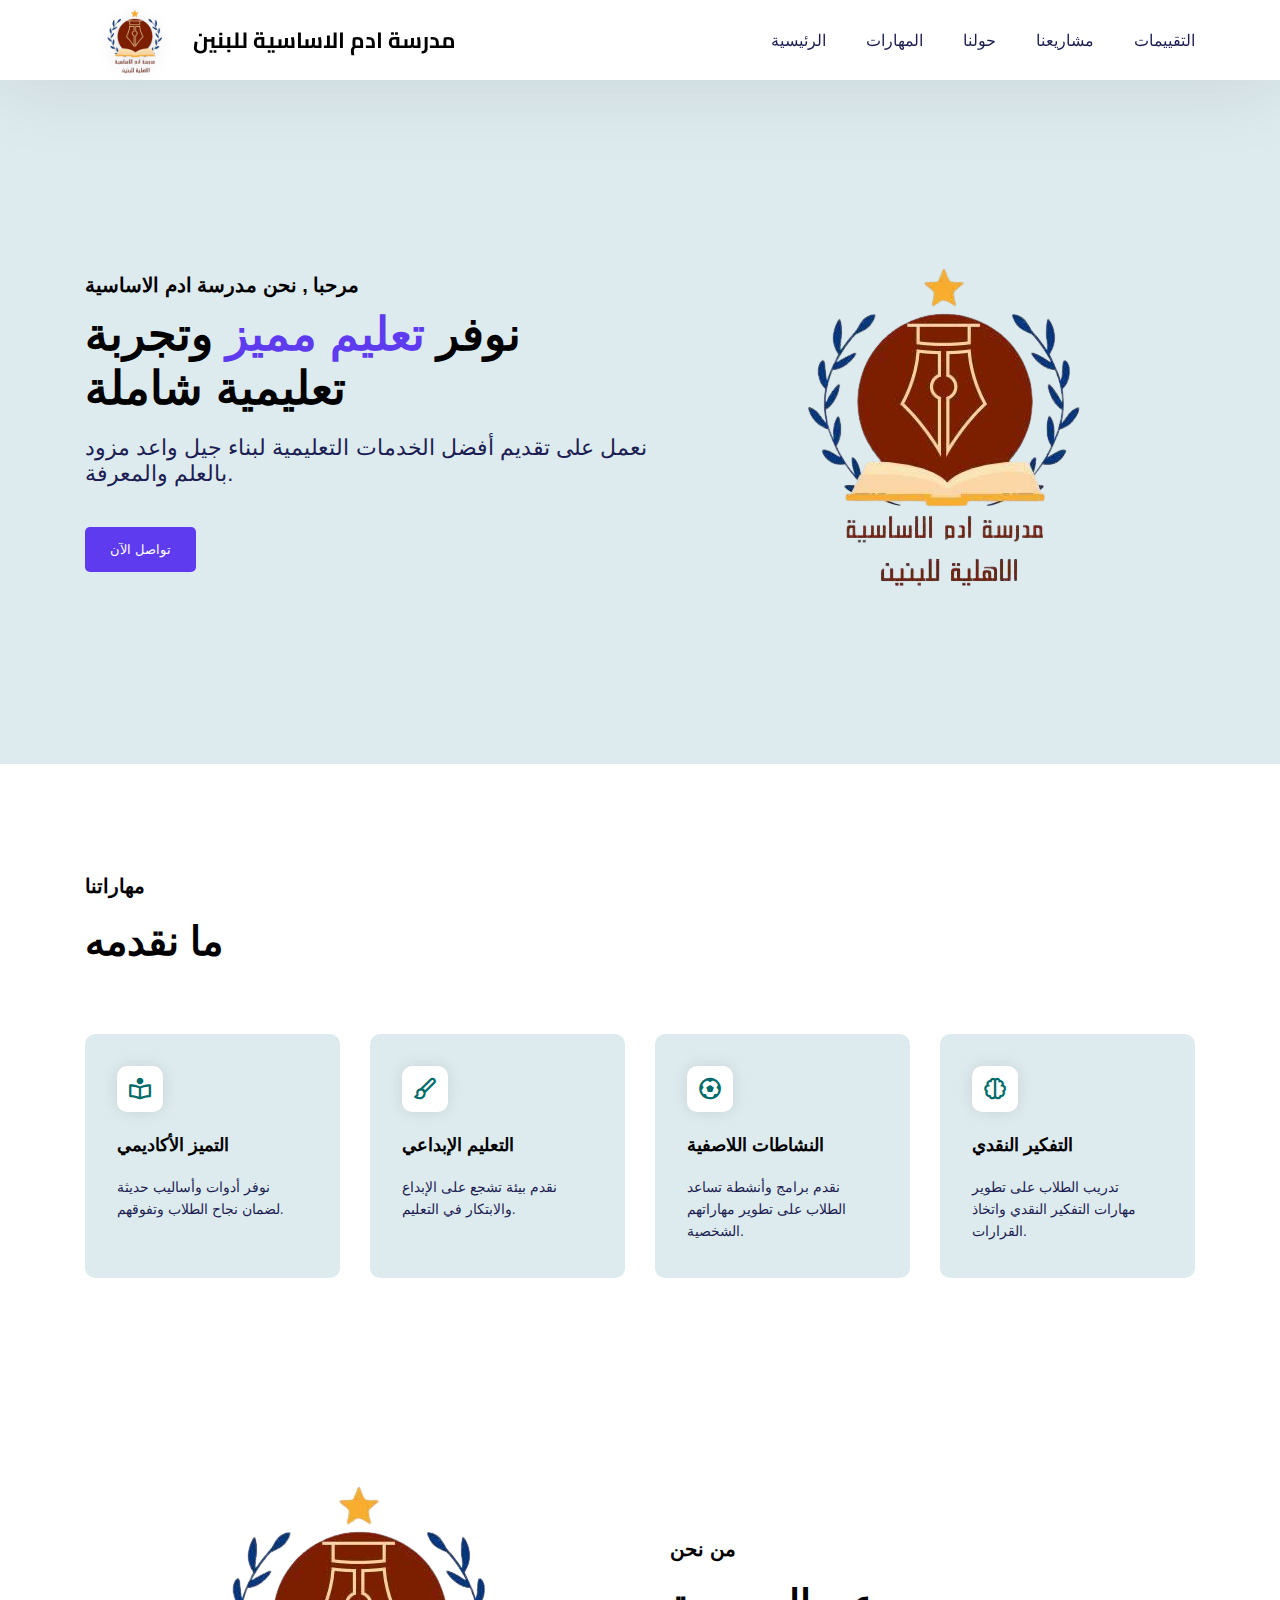
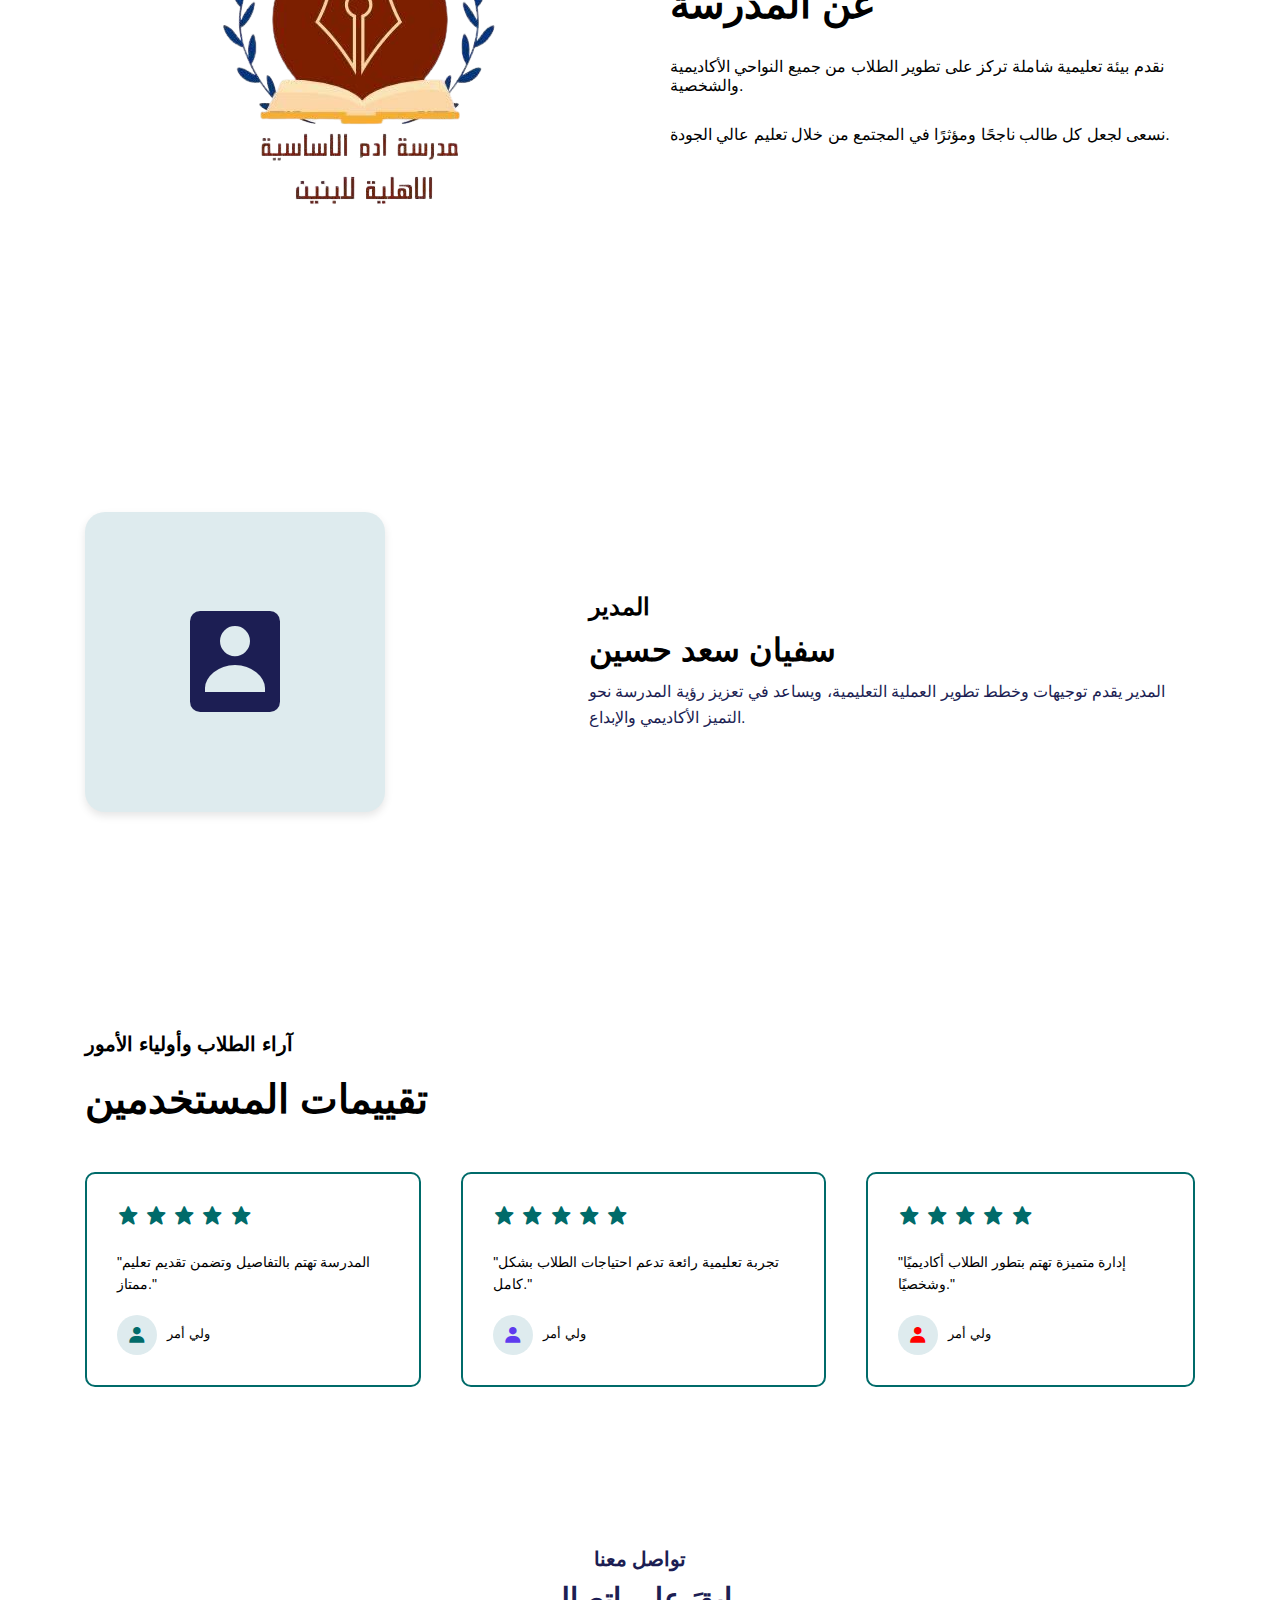
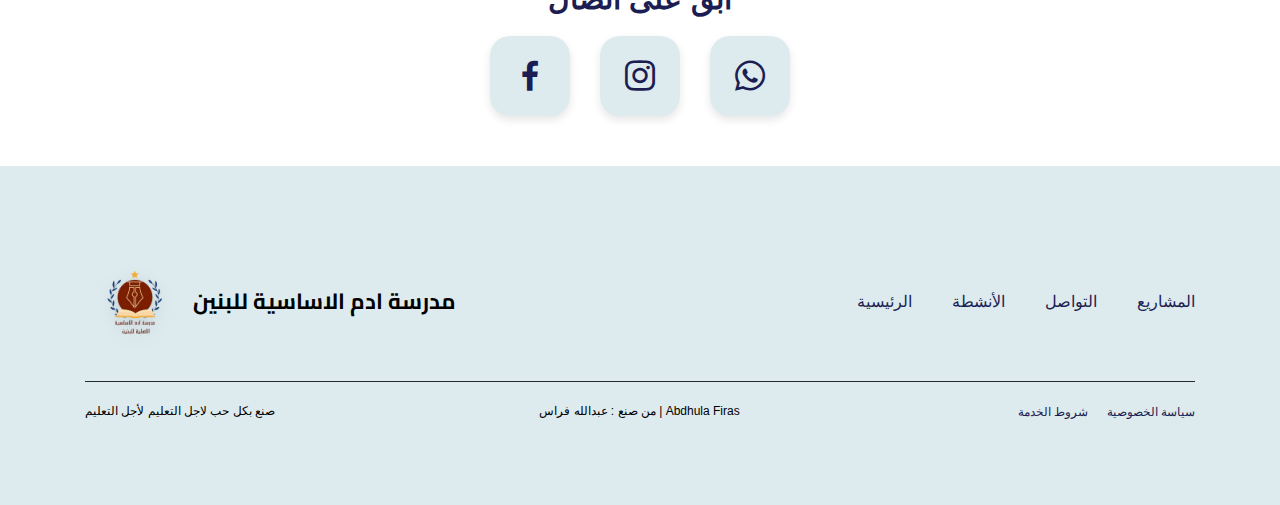
==== index.html @ fa297694 "Add files via upload" ====
<!DOCTYPE html>
<html lang="ar">

<head>
    <meta charset="UTF-8">
    <meta name="viewport" content="width=device-width, initial-scale=1.0">
    <link href='https://unpkg.com/boxicons@2.1.4/css/boxicons.min.css' rel='stylesheet'>
    <link rel="stylesheet" href="style.css">
    <title>مدرسة ادم الاساسية للبنين | الصفحة الرئيسية</title>
</head>

<body>

    <nav>
        <div class="logo">
            <img src="photo_2025-03-22_21-28-38-removebg-preview.png" alt="شعار المدرسة">
            <a href="#">مدرسة ادم الاساسية للبنين</a>
        </div>
        <ul>
            <li><a href="#main">الرئيسية</a></li>
            <li><a href="#skills">المهارات</a></li>
            <li><a href="#about">حولنا</a></li>
            <li><a href="#portfolio">مشاريعنا</a></li>
            <li><a href="#feedback">التقييمات</a></li>
        </ul>
        
    </nav>

    <div class="main" id="main">
        <div class="left">
            <h5>مرحبا , نحن مدرسة ادم الاساسية</h5>
            <h3>نوفر <span class="highlight">تعليم مميز</span> وتجربة تعليمية شاملة</h3>
            <p>
                نعمل على تقديم أفضل الخدمات التعليمية لبناء جيل واعد مزود بالعلم والمعرفة.
            </p>
            <button onclick="window.open('C:\\Users\\abdhla\\Desktop\\random scoll\\corext.html', '_blank')">تواصل الآن</button>
        </div>
        <div class="right">
            <img src="photo_2025-03-22_21-28-38-removebg-preview.png" alt="صورة رئيسية">
        </div>
    </div>

    <div class="skills" id="skills">
        <h5>مهاراتنا</h5>
        <h3>ما نقدمه</h3>
        <div class="skill-items">
            <div class="item">
                <div class="icon"><i class='bx bx-book-reader'></i></div>
                <h4>التميز الأكاديمي</h4>
                <p>
                    نوفر أدوات وأساليب حديثة لضمان نجاح الطلاب وتفوقهم.
                </p>
            </div>
            <div class="item">
                <div class="icon"><i class='bx bx-paint'></i></div>
                <h4>التعليم الإبداعي</h4>
                <p>
                    نقدم بيئة تشجع على الإبداع والابتكار في التعليم.
                </p>
            </div>
            <div class="item">
                <div class="icon"><i class='bx bx-football'></i></div>
                <h4>النشاطات اللاصفية</h4>
                <p>
                    نقدم برامج وأنشطة تساعد الطلاب على تطوير مهاراتهم الشخصية.
                </p>
            </div>
            <!-- إضافة مهارة جديدة -->
            <div class="item">
                <div class="icon"><i class='bx bx-brain'></i></div>
                <h4>التفكير النقدي</h4>
                <p>
                    تدريب الطلاب على تطوير مهارات التفكير النقدي واتخاذ القرارات.
                </p>
            </div>
        </div>
    </div>

    <div class="about" id="about">
        <div class="right">
            <img src="photo_2025-03-22_21-28-38-removebg-preview.png" alt="صورة عن المدرسة">
        </div>
        <div class="right">
            <h5>من نحن</h5>
            <h3>عن المدرسة</h3>
            <p>
                نقدم بيئة تعليمية شاملة تركز على تطوير الطلاب من جميع النواحي الأكاديمية والشخصية.
            </p>
            <p>
                نسعى لجعل كل طالب ناجحًا ومؤثرًا في المجتمع من خلال تعليم عالي الجودة.
            </p>
        </div>
    </div>

 <!-- Director Section -->
<div class="director" id="director" style="padding: 110px 85px; display: flex; align-items: center; justify-content: flex-end; gap: 60px;">
    <div class="right" style="flex: 1; text-align: center; max-width: 40%; order: 1;">
        <div style="width: 300px; height: 300px; display: flex; align-items: center; justify-content: center; background-color: #deebee; border-radius: 20px; box-shadow: 0 4px 8px rgba(0, 0, 0, 0.1);">
            <i class='bx bxs-user-rectangle' style="font-size: 120px; color: #1c1e53;"></i>
        </div>
    </div>
    <div class="left" style="flex: 1; text-align: left; max-width: 60%; order: 2;">
        <h5 style="font-size: 24px; font-weight: bold;">المدير</h5>
        <h3 style="font-size: 32px; margin: 10px 0;">سفيان سعد حسين</h3>
        <p style="font-size: 16px; line-height: 1.6; color: #1c1e53;">
            المدير يقدم توجيهات وخطط تطوير العملية التعليمية، ويساعد في تعزيز رؤية المدرسة نحو التميز الأكاديمي والإبداع.
        </p>
    </div>
</div>

<div class="feedback" id="feedback">
    <h5>آراء الطلاب وأولياء الأمور</h5>
    <h3>تقييمات المستخدمين</h3>
    <div class="customers">
        <!-- تقييم ولي أمر (رجل 1) -->
        <div class="item">
            <div class="rating">
                <i class='bx bxs-star'></i>
                <i class='bx bxs-star'></i>
                <i class='bx bxs-star'></i>
                <i class='bx bxs-star'></i>
                <i class='bx bxs-star'></i>
            </div>
            <p>
                "المدرسة تهتم بالتفاصيل وتضمن تقديم تعليم ممتاز."
            </p>
            <div class="user">
                <div style="width: 40px; height: 40px; display: flex; align-items: center; justify-content: center; background-color: #deebee; border-radius: 50%;">
                    <i class='bx bxs-user' style="font-size: 20px; color: #006b6a;"></i>
                </div>
                <div class="info">
                    <h5>ولي أمر</h5>
                </div>
            </div>
        </div>
        <!-- تقييم ولي أمر (رجل 2) -->
        <div class="item">
            <div class="rating">
                <i class='bx bxs-star'></i>
                <i class='bx bxs-star'></i>
                <i class='bx bxs-star'></i>
                <i class='bx bxs-star'></i>
                <i class='bx bxs-star'></i>
            </div>
            <p>
                "تجربة تعليمية رائعة تدعم احتياجات الطلاب بشكل كامل."
            </p>
            <div class="user">
                <div style="width: 40px; height: 40px; display: flex; align-items: center; justify-content: center; background-color: #deebee; border-radius: 50%;">
                    <i class='bx bxs-user' style="font-size: 20px; color: #5e3bee;"></i>
                </div>
                <div class="info">
                    <h5>ولي أمر</h5>
                </div>
            </div>
        </div>
        <!-- تقييم ولي أمر (رجل 3) -->
        <div class="item">
            <div class="rating">
                <i class='bx bxs-star'></i>
                <i class='bx bxs-star'></i>
                <i class='bx bxs-star'></i>
                <i class='bx bxs-star'></i>
                <i class='bx bxs-star'></i>
            </div>
            <p>
                "إدارة متميزة تهتم بتطور الطلاب أكاديميًا وشخصيًا."
            </p>
            <div class="user">
                <div style="width: 40px; height: 40px; display: flex; align-items: center; justify-content: center; background-color: #deebee; border-radius: 50%;">
                    <i class='bx bxs-user' style="font-size: 20px; color: #ff0000;"></i>
                </div>
                <div class="info">
                    <h5>ولي أمر</h5>
                    
                </div>
            </div>
        </div>
    </div>
</div>

            </div>
        </div>
    </div>
</div>
<div class="contact" id="contact">
    <h5>تواصل معنا</h5>
    <h3>ابقَ على اتصال</h3>
    <div class="contact-icons">
        <a href="https://www.facebook.com/share/18SdUs2Hh3/?mibextid=wwXIfr" target="_blank" class="icon-item">
            <i class='bx bxl-facebook'></i>
        </a>
        <a href="https://www.instagram.com/adam_school_/#" target="_blank" class="icon-item">
            <i class='bx bxl-instagram'></i>
        </a>
        <a href="http://wa.me/9647765607002" target="_blank" class="icon-item">
            <i class='bx bxl-whatsapp'></i>
        </a>
    </div>
</div>



    <footer>
        <div class="top">
            <div class="logo">
                <img src="photo_2025-03-22_21-28-38-removebg-preview.png" alt="شعار المدرسة">
                <a href="#">مدرسة ادم الاساسية للبنين</a>
            </div>
            <ul>
                <li><a href="#">الرئيسية</a></li>
                <li><a href="#">الأنشطة</a></li>
                <li><a href="#">التواصل</a></li>
                <li><a href="#">المشاريع</a></li>
            </ul>
        </div>
        <div class="separator"></div>
        <div class="bottom">
            <p>
                صنع بكل حب لاجل التعليم لأجل التعليم
            </p>
            <p>
                من صنع : عبدالله فراس  | Abdhula Firas
            </p>
            <div class="links">
                <a href="#">سياسة الخصوصية</a>
                <a href="#">شروط الخدمة</a>
            </div>
        </div>
    </footer>

    <script src="script.js"></script>
</body>
</html>
---- style.css ----
@import url('https://fonts.googleapis.com/css2?family=Cairo:wght@400;600&display=swap');

html{
    scroll-behavior: smooth;
}

*{
    margin: 0;
    padding: 0;
    box-sizing: border-box;
    font-family: 'Roboto', sans-serif;
}

a{
    text-decoration: none;
    color: #1c1e53;
    transition: color 0.3s ease;
}

a:hover{
    color: #5e3bee !important;
}

h5{
    font-size: 20px;
}

li{
    list-style: none;
}

nav{
    background-color: #fff;
    position: sticky;
    top: 0;
    padding: 0 85px;
    display: flex;
    align-items: center;
    justify-content: space-between;
    height: 80px;
    box-shadow: 0 5px 80px rgba(0, 0, 0, 0.1);
}

nav .logo,
footer .logo{
    display: flex;
    align-items: center;
}

nav .logo a,
footer .logo a{
    margin-left: 8px;
    font-weight: bold;
    font-size: 20px;
}

nav .logo img,
footer .logo img{
    width: 40px;
    height: 40px;
}

nav ul,
footer .top ul{
    display: flex;
    gap: 40px;
}

nav button{
    color: #1c1e53;
    background-color: transparent;
    padding: 12px 16px;
    border-radius: 5px;
    border: 1px solid #1c1e53;
    cursor: pointer;
    transition: all 0.3s ease;
}

nav button:hover{
    background-color: #5e3bee;
    border-color: #5e3bee;
    color: #fff;
}

nav button#menuButton{
    display: none;
    align-items: center;
    justify-content: center;
    font-size: 24px;
    padding: 7px;
}

.main{
    background-color: #deebee;
    padding: 90px 85px;
    display: flex;
    align-items: center;
    justify-content: space-between;
    gap: 40px;
}

.main .left{
    display: flex;
    flex-direction: column;
    align-items: start;
}

.main .left h3{
    margin-top: 10px;
    font-weight: bold;
    font-size: 46px;
}

.main .left h3 span{
    color: #5e3bee;
}

.main .left p{
    color: #1c1e53;
    font-size: 22px;
    margin-top: 20px;
}

.main .left button{
    margin-top: 40px;
    color: #fff;
    cursor: pointer;
    background-color: #5e3bee;
    padding: 14px 24px;
    border: 1px solid transparent;
    border-radius: 5px;
}

.main .right img{
    width: 500px;
}

.skills{
    padding: 110px 85px 0;
}

.skills h3,
.about .right h3,
.portfolio .header h3,
.feedback h3{
    font-size: 40px;
    margin-top: 20px;
}

.skills .skill-items{
    display: flex;
    margin-top: 70px;
    gap: 30px;
}

.skills .skill-items .item{
    background-color: #deebee;
    width: 25%;
    border-radius: 10px;
    padding: 32px;
    border-bottom: 4px solid transparent;
    cursor: pointer;
    transition: all 0.3s ease;
}

.skills .skill-items .item:hover{
    border-color: #5e3bee;
}

.skills .skill-items .item .icon{
    display: flex;
    align-items: center;
    justify-content: center;
    background-color: #fff;
    width: 46px;
    height: 46px;
    border-radius: 10px;
    margin-bottom: 22px;
    box-shadow: 0 0 16px rgba(0, 0, 0, 0.1);
}

.skills .skill-items .item .icon i{
    font-size: 26px;
    color: #006b6a;
}

.skills .skill-items .item h4,
.portfolio .portfo-items .item .info h4{
    font-size: 18px;
}

.skills .skill-items .item p{
    margin-top: 20px;
    font-size: 14px;
    line-height: 22px;
    color: #1c1e53;
}

.about{
    padding: 110px;
    display: flex;
    align-items: center;
    gap: 60px;
}

.about .left{
    background-color: #deebee;
    border-radius: 10px 10px 0 0;
}

.about .left img{
    width: 440px;
}

.about .right p{
    font-size: 16px;
    margin-top: 30px;
}

.portfolio{
    background-color: #deebee;
    padding: 110px 85px;
}

.portfolio .header{
    display: flex;
    align-items: center;
    justify-content: space-between;
    margin-bottom: 60px;
}

.portfolio .header button{
    background-color: #ff0000;
    padding: 10px 20px;
    color: #fff;
    display: flex;
    align-items: center;
    cursor: pointer;
    gap: 8px;
    border: none;
    border-radius: 10px;
}

.portfolio .header button i{
    font-size: 26px;
}

.portfolio .portfo-items{
    display: flex;
    align-items: center;
    justify-content: space-between;
}

.portfolio .portfo-items .item{
    width: 30%;
    background-color: #fff;
    border-radius: 10px;
    border-bottom: 4px solid transparent;
    cursor: pointer;
    box-shadow: 0 5px 32px rgba(0, 0, 0, 0.15);
    transition: all 0.3s ease;
}

.portfolio .portfo-items .item:hover{
    border-color: #5e3bee;
}

.portfolio .portfo-items .item img{
    width: 100%;
    height: 240px;
    object-fit: cover;
    object-position: top;
    border-radius: 10px 10px 20px 20px;
}

.portfolio .portfo-items .item .info{
    display: flex;
    flex-direction: column;
    gap: 14px;
    padding: 20px 32px 42px;
}

.portfolio .portfo-items .item .info p{
    font-size: 13px;
}

.portfolio .portfo-items .item .info a{
    text-decoration: underline;
    text-underline-offset: 10px;
    text-decoration-color: #5e3bee;
}

.portfolio .portfo-items .item .info a i{
    margin-left: 2px;
    font-size: 16px;
}

.feedback{
    padding: 110px 85px;
}

.feedback .customers{
    margin-top: 50px;
    display: flex;
    gap: 40px;
}

.feedback .customers .item{
    display: flex;
    flex-direction: column;
    gap: 20px;
    border: 2px solid #006b6a;
    border-radius: 10px;
    padding: 30px;
    cursor: pointer;
    transition: all 0.3s ease;
}

.feedback .customers .item .rating{
    color: #006b6a;
    font-size: 22px;
}

.feedback .customers .item:hover{
    border-color: #5e3bee;
}

.feedback .customers .item p{
    line-height: 22px;
    font-size: 14px;
}

.feedback .customers .item .user{
    display: flex;
    align-items: center;
    gap: 10px;
}

.feedback .customers .item .user img{
    width: 40px;
    height: 40px;
    object-fit: cover;
    border-radius: 50%;
}

.feedback .customers .item .user h5{
    font-size: 13px;
    font-weight: 500;
    margin-bottom: 3px;
}

.feedback .customers .item .user p{
    font-size: 12px;
}

footer{
    background-color: #deebee;
    padding: 85px;
    display: flex;
    flex-direction: column;
}

footer .top,
footer .bottom{
    display: flex;
    align-items: center;
    justify-content: space-between;
}

footer .top .social-links{
    display: flex;
    align-items: center;
    gap: 10px;
    font-size: 22px;
}

footer .separator{
    width: 100%;
    height: 1px;
    background-color: #282938;
    margin: 30px 0 20px;
}

footer .bottom p{
    font-size: 12px;
}

footer .bottom .links a{
    font-size: 12px;
    margin-left: 14px;
}

@media screen and (max-width: 1200px) {
    
    .main .left h5{
        font-size: 18px;
    }

    .main .left h3{
        font-size: 36px;
    }

    .main .left p{
        font-size: 18px;
    }

    .main .right img{
        width: 380px;
    }

    .skills .skill-items{
        gap: 10px;
        justify-content: space-between;
        flex-wrap: wrap;
    }

    .skills .skill-items .item{
        width: 49%;
    }

    .about .left img{
        width: 370px;
    }

    .skills h3,
    .about .right h3,
    .portfolio .header h3,
    .feedback h3{
        font-size: 32px;
    }

    .about .right p{
        font-size: 15px;
    }

    .feedback .customers .item .rating{
        font-size: 20px;
    }

    .feedback .customers .item p{
        font-size: 13px;
    }

    footer .top ul{
        gap: 20px;
    }

}

@media screen and (max-width: 992px) {
    
    nav button{
        display: none;
    }

    nav ul{
        gap: 20px;
    }

    nav ul li a{
        font-size: 15px;
    }

    .main{
        flex-direction: column;
    }

    .about{
        flex-direction: column;
        justify-content: center;
    }

    .portfolio .portfo-items{
        gap: 22px;
        flex-wrap: wrap;
        justify-content: center;
    }

    .portfolio .portfo-items .item{
        width: 48%;
    }

    .feedback .customers{
        gap: 14px;
        flex-wrap: wrap;
        justify-content: center;
    }

    .feedback .customers .item{
        width: 48%;
    }

    footer .top ul{
        display: none;
    }

}

@media screen and (max-width: 768px) {
    
    nav{
        justify-content: space-between;
        padding: 0 42px;
    }

    nav ul{
        display: none;
    }

    nav.open .logo{
        display: none;
    }

    nav.open ul{
        display: flex;
    }

    nav button#menuButton{
        display: flex;
    }

    .main{
        padding: 42px;
    }

    .skills{
        padding: 85px 42px 0;
    }

    .skills .skill-items{
        gap: 8px;
    }

    .about{
        padding: 85px 42px;
    }

    .portfolio{
        padding: 60px 42px;
    }

    .portfolio .portfo-items{
        gap: 18px;
    }

    .feedback{
        padding: 85px 42px;
    }

    footer{
        padding: 85px 42px;
    }

    footer .bottom{
        flex-direction: column-reverse;
        gap: 14px;
    }

}

@media screen and (max-width: 576px) {
    
    nav ul li a{
        font-size: 13px;
    }

    nav .logo a{
        font-size: 18px;
    }

    .main .left h3{
        font-size: 32px;
    }

    .main .left p{
        font-size: 16px;
    }

    .main .left button{
        width: 100%;
    }

    .skills .skill-items .item{
        width: 100%;
    }

    .portfolio .header button{
        font-size: 12px;
        padding: 8px 14px;
    }

    .portfolio .portfo-items .item{
        width: 80%;
    }

    .feedback .customers .item{
        width: 100%;
    }

}
nav .logo,
        footer .logo{
            display: flex;
            align-items: center;
        }

        nav .logo a,
        footer .logo a{
            margin-left: 8px;
            font-weight: bold;
            font-size: 22px;
            color: var(--primary-color);
            font-family: 'Cairo', sans-serif;
        }

        nav .logo img,
        footer .logo img{
            width: 100px; /* تكبير حجم اللوجو */
            height: 100px;
            filter: drop-shadow(0 4px 8px rgba(0, 0, 0, 0.1)); /* ظل أنيق */
            transition: transform 0.3s ease-in-out;
        }

        nav .logo img:hover,
        footer .logo img:hover {
            transform: scale(1.1); /* تأثير التكبير */
        }
        right{
             width: 100px; /* تكبير حجم اللوجو */
            height: 100px;
            filter: drop-shadow(0 4px 8px rgba(0, 0, 0, 0.1)); /* ظل أنيق */
            transition: transform 0.3s ease-in-out;
        }
        /* قسم التواصل */
.contact {
    text-align: center;
    margin: 50px 0;
}

.contact h5 {
    font-size: 20px;
    color: #1c1e53;
    margin-bottom: 10px;
}

.contact h3 {
    font-size: 30px;
    color: #1c1e53;
    margin-bottom: 20px;
}

.contact-icons {
    display: flex;
    justify-content: center;
    gap: 30px;
}

.contact-icons .icon-item {
    width: 80px;
    height: 80px;
    display: flex;
    justify-content: center;
    align-items: center;
    background-color: #deebee;
    border-radius: 20px;
    font-size: 40px;
    color: #1c1e53;
    transition: transform 0.3s, background-color 0.3s;
    box-shadow: 0 4px 8px rgba(0, 0, 0, 0.1);
}

.contact-icons .icon-item:hover {
    transform: scale(1.1);
    background-color: #1c1e53;
    color: #ffffff;
    box-shadow: 0 6px 12px rgba(0, 0, 0, 0.15);
}
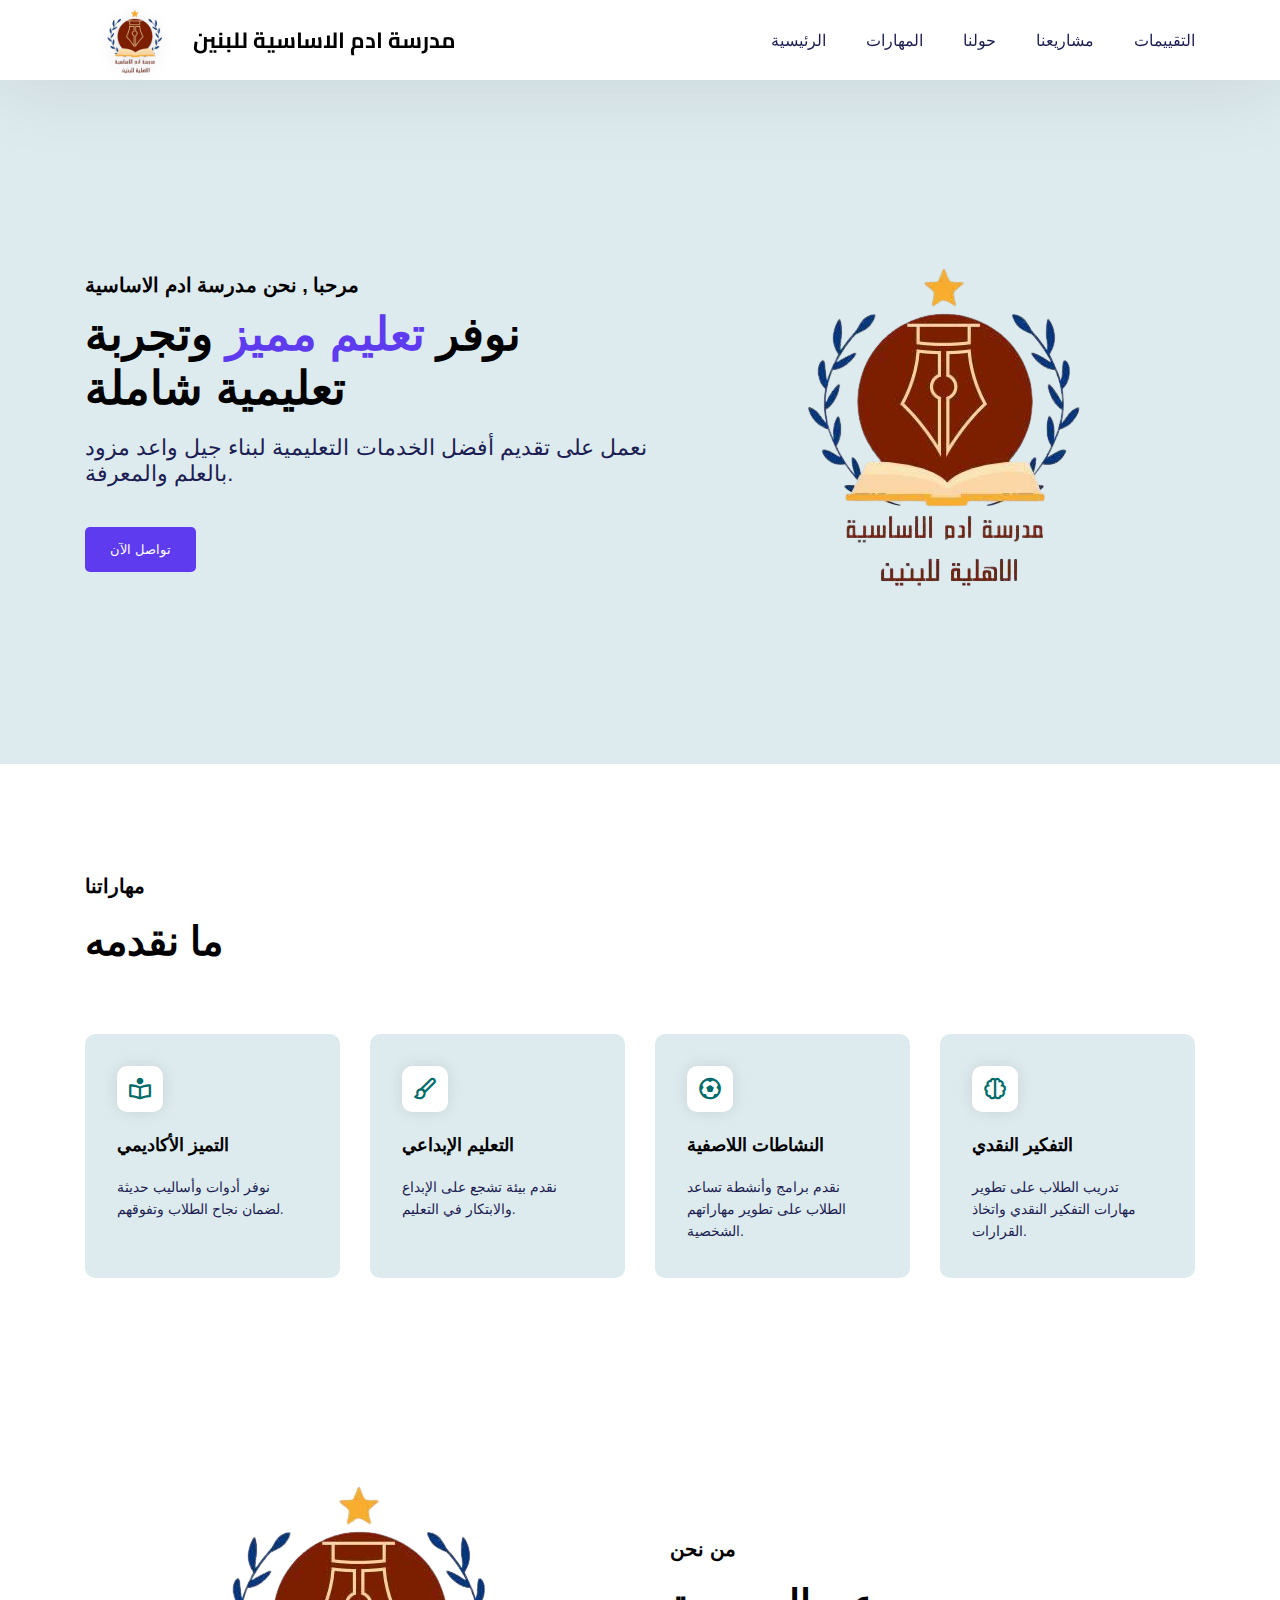
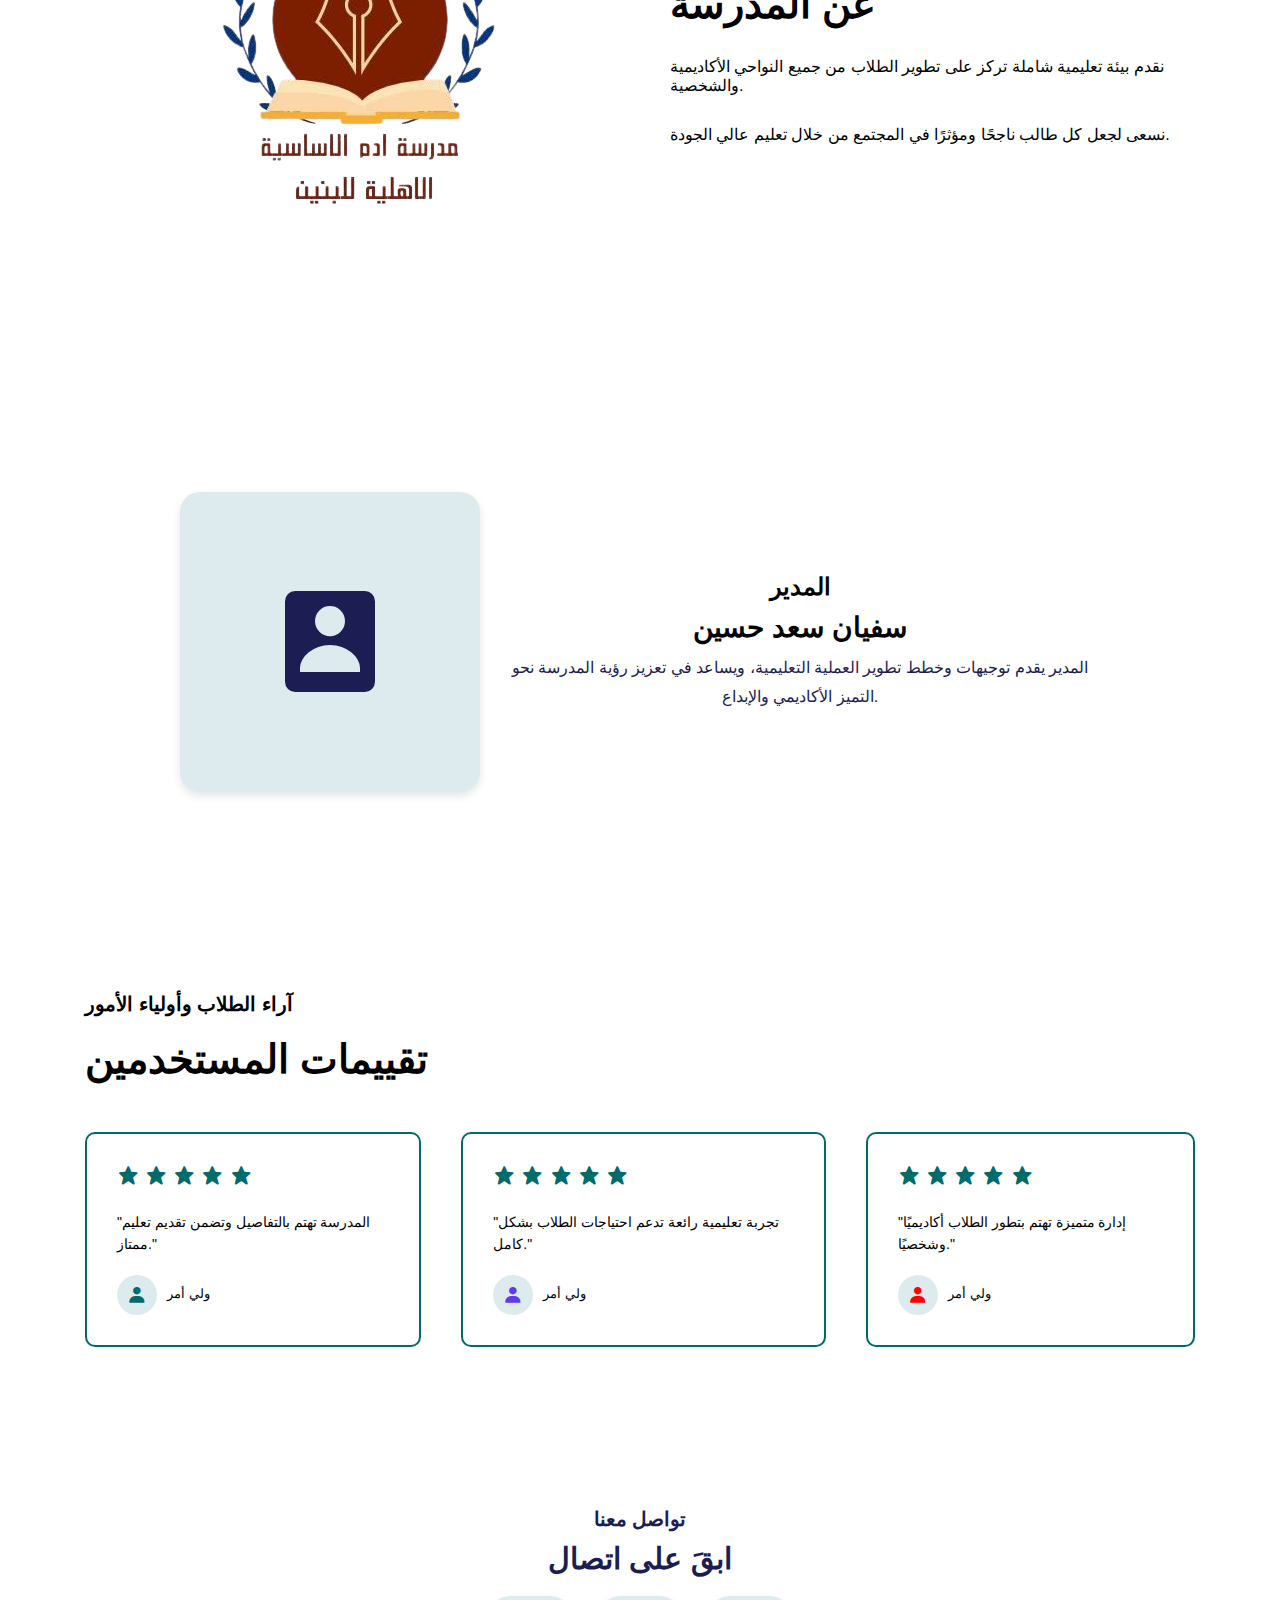
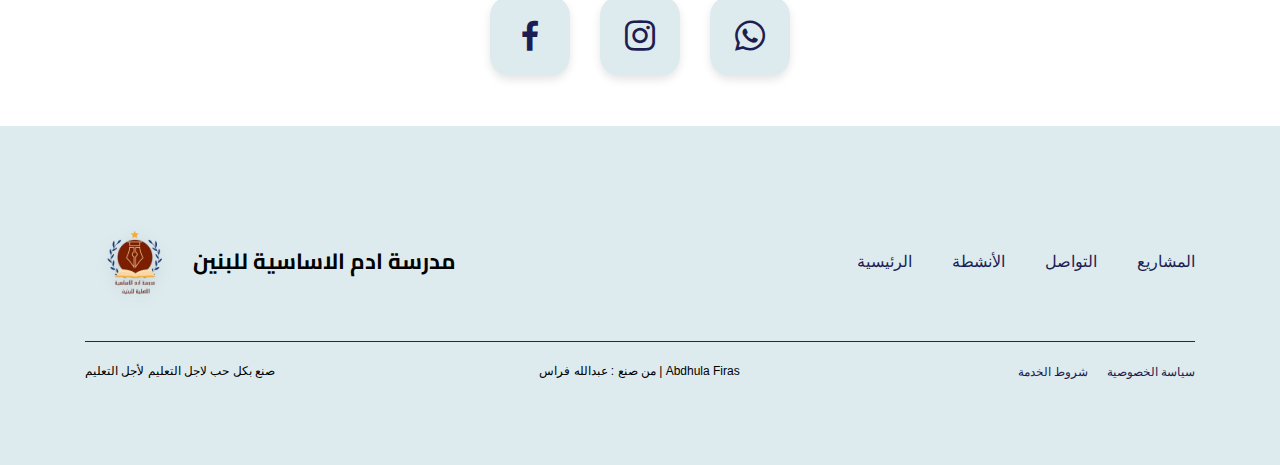
==== commit 43db424c: "Update index.html" ====
--- a/index.html
+++ b/index.html
@@ -92,21 +92,21 @@
         </div>
     </div>
 
- <!-- Director Section -->
-<div class="director" id="director" style="padding: 110px 85px; display: flex; align-items: center; justify-content: flex-end; gap: 60px;">
-    <div class="right" style="flex: 1; text-align: center; max-width: 40%; order: 1;">
-        <div style="width: 300px; height: 300px; display: flex; align-items: center; justify-content: center; background-color: #deebee; border-radius: 20px; box-shadow: 0 4px 8px rgba(0, 0, 0, 0.1);">
+ <div class="director" id="director" style="padding: 80px 20px; display: flex; flex-wrap: wrap; align-items: center; justify-content: center; text-align: center;">
+    <div class="right" style="flex: 1; max-width: 300px; margin: 10px;">
+        <div style="width: 100%; height: 300px; display: flex; align-items: center; justify-content: center; background-color: #deebee; border-radius: 20px; box-shadow: 0 4px 8px rgba(0, 0, 0, 0.1);">
             <i class='bx bxs-user-rectangle' style="font-size: 120px; color: #1c1e53;"></i>
         </div>
     </div>
-    <div class="left" style="flex: 1; text-align: left; max-width: 60%; order: 2;">
+    <div class="left" style="flex: 2; max-width: 600px; margin: 10px;">
         <h5 style="font-size: 24px; font-weight: bold;">المدير</h5>
-        <h3 style="font-size: 32px; margin: 10px 0;">سفيان سعد حسين</h3>
-        <p style="font-size: 16px; line-height: 1.6; color: #1c1e53;">
+        <h3 style="font-size: 28px; margin: 10px 0;">سفيان سعد حسين</h3>
+        <p style="font-size: 16px; line-height: 1.8; color: #1c1e53;">
             المدير يقدم توجيهات وخطط تطوير العملية التعليمية، ويساعد في تعزيز رؤية المدرسة نحو التميز الأكاديمي والإبداع.
         </p>
     </div>
 </div>
+
 
 <div class="feedback" id="feedback">
     <h5>آراء الطلاب وأولياء الأمور</h5>
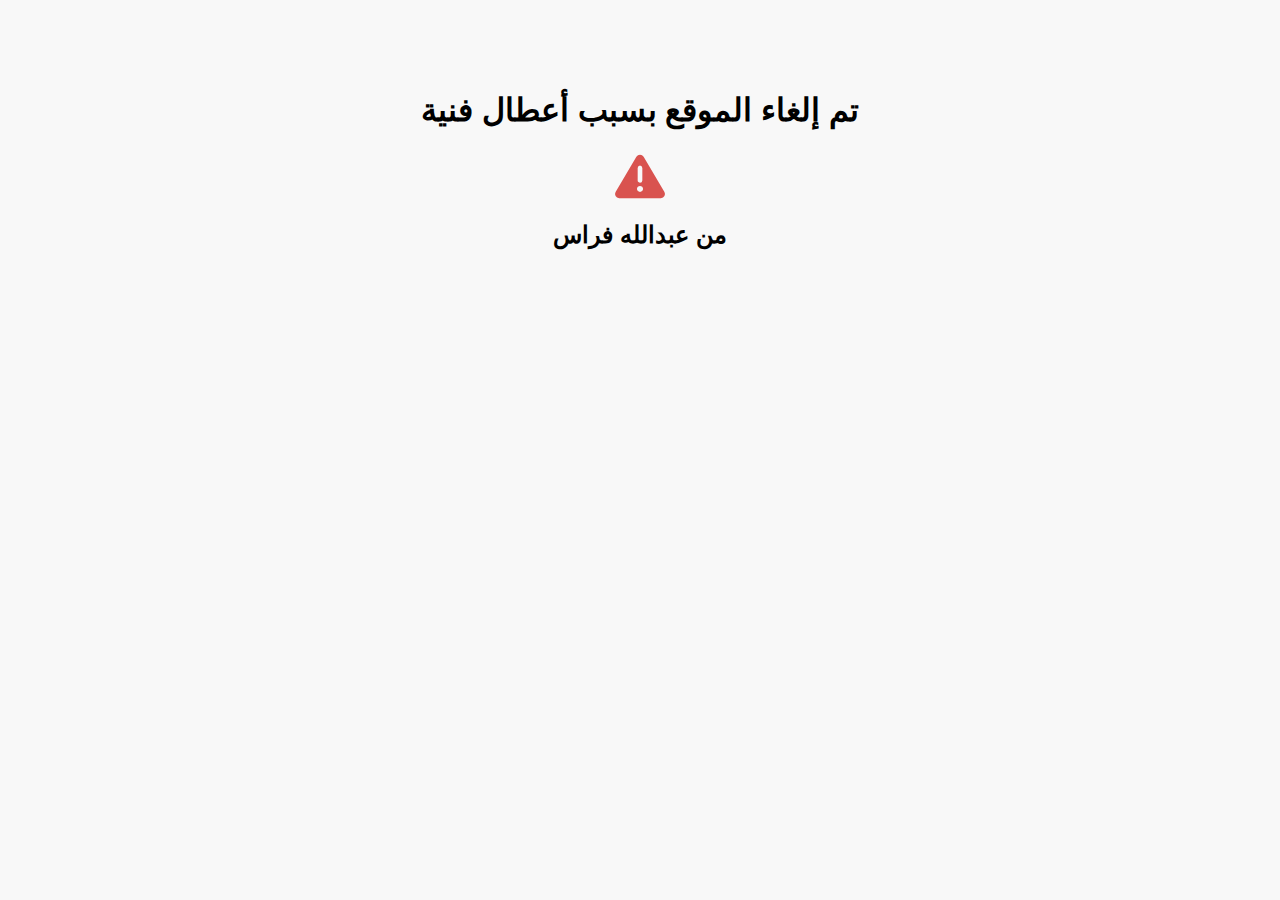
==== commit 0722372a: "Update index.html" ====
--- a/index.html
+++ b/index.html
@@ -1,234 +1,32 @@
 <!DOCTYPE html>
 <html lang="ar">
-
 <head>
     <meta charset="UTF-8">
     <meta name="viewport" content="width=device-width, initial-scale=1.0">
-    <link href='https://unpkg.com/boxicons@2.1.4/css/boxicons.min.css' rel='stylesheet'>
-    <link rel="stylesheet" href="style.css">
-    <title>مدرسة ادم الاساسية للبنين | الصفحة الرئيسية</title>
+    <title>الموقع غير متاح</title>
+    <link rel="stylesheet" href="https://cdnjs.cloudflare.com/ajax/libs/font-awesome/6.0.0/css/all.min.css">
+    <style>
+        body {
+            text-align: center;
+            font-family: Arial, sans-serif;
+            margin: 50px auto;
+            width: 80%;
+            background-color: #f8f8f8;
+        }
+        .container {
+            padding: 20px;
+        }
+        .error-icon {
+            font-size: 50px;
+            color: #d9534f;
+        }
+    </style>
 </head>
-
 <body>
-
-    <nav>
-        <div class="logo">
-            <img src="photo_2025-03-22_21-28-38-removebg-preview.png" alt="شعار المدرسة">
-            <a href="#">مدرسة ادم الاساسية للبنين</a>
-        </div>
-        <ul>
-            <li><a href="#main">الرئيسية</a></li>
-            <li><a href="#skills">المهارات</a></li>
-            <li><a href="#about">حولنا</a></li>
-            <li><a href="#portfolio">مشاريعنا</a></li>
-            <li><a href="#feedback">التقييمات</a></li>
-        </ul>
-        
-    </nav>
-
-    <div class="main" id="main">
-        <div class="left">
-            <h5>مرحبا , نحن مدرسة ادم الاساسية</h5>
-            <h3>نوفر <span class="highlight">تعليم مميز</span> وتجربة تعليمية شاملة</h3>
-            <p>
-                نعمل على تقديم أفضل الخدمات التعليمية لبناء جيل واعد مزود بالعلم والمعرفة.
-            </p>
-            <button onclick="window.open('C:\\Users\\abdhla\\Desktop\\random scoll\\corext.html', '_blank')">تواصل الآن</button>
-        </div>
-        <div class="right">
-            <img src="photo_2025-03-22_21-28-38-removebg-preview.png" alt="صورة رئيسية">
-        </div>
+    <div class="container">
+        <h1>تم إلغاء الموقع بسبب أعطال فنية</h1>
+        <i class="fas fa-exclamation-triangle error-icon"></i>
+        <h2>من عبدالله فراس</h2>
     </div>
-
-    <div class="skills" id="skills">
-        <h5>مهاراتنا</h5>
-        <h3>ما نقدمه</h3>
-        <div class="skill-items">
-            <div class="item">
-                <div class="icon"><i class='bx bx-book-reader'></i></div>
-                <h4>التميز الأكاديمي</h4>
-                <p>
-                    نوفر أدوات وأساليب حديثة لضمان نجاح الطلاب وتفوقهم.
-                </p>
-            </div>
-            <div class="item">
-                <div class="icon"><i class='bx bx-paint'></i></div>
-                <h4>التعليم الإبداعي</h4>
-                <p>
-                    نقدم بيئة تشجع على الإبداع والابتكار في التعليم.
-                </p>
-            </div>
-            <div class="item">
-                <div class="icon"><i class='bx bx-football'></i></div>
-                <h4>النشاطات اللاصفية</h4>
-                <p>
-                    نقدم برامج وأنشطة تساعد الطلاب على تطوير مهاراتهم الشخصية.
-                </p>
-            </div>
-            <!-- إضافة مهارة جديدة -->
-            <div class="item">
-                <div class="icon"><i class='bx bx-brain'></i></div>
-                <h4>التفكير النقدي</h4>
-                <p>
-                    تدريب الطلاب على تطوير مهارات التفكير النقدي واتخاذ القرارات.
-                </p>
-            </div>
-        </div>
-    </div>
-
-    <div class="about" id="about">
-        <div class="right">
-            <img src="photo_2025-03-22_21-28-38-removebg-preview.png" alt="صورة عن المدرسة">
-        </div>
-        <div class="right">
-            <h5>من نحن</h5>
-            <h3>عن المدرسة</h3>
-            <p>
-                نقدم بيئة تعليمية شاملة تركز على تطوير الطلاب من جميع النواحي الأكاديمية والشخصية.
-            </p>
-            <p>
-                نسعى لجعل كل طالب ناجحًا ومؤثرًا في المجتمع من خلال تعليم عالي الجودة.
-            </p>
-        </div>
-    </div>
-
- <div class="director" id="director" style="padding: 80px 20px; display: flex; flex-wrap: wrap; align-items: center; justify-content: center; text-align: center;">
-    <div class="right" style="flex: 1; max-width: 300px; margin: 10px;">
-        <div style="width: 100%; height: 300px; display: flex; align-items: center; justify-content: center; background-color: #deebee; border-radius: 20px; box-shadow: 0 4px 8px rgba(0, 0, 0, 0.1);">
-            <i class='bx bxs-user-rectangle' style="font-size: 120px; color: #1c1e53;"></i>
-        </div>
-    </div>
-    <div class="left" style="flex: 2; max-width: 600px; margin: 10px;">
-        <h5 style="font-size: 24px; font-weight: bold;">المدير</h5>
-        <h3 style="font-size: 28px; margin: 10px 0;">سفيان سعد حسين</h3>
-        <p style="font-size: 16px; line-height: 1.8; color: #1c1e53;">
-            المدير يقدم توجيهات وخطط تطوير العملية التعليمية، ويساعد في تعزيز رؤية المدرسة نحو التميز الأكاديمي والإبداع.
-        </p>
-    </div>
-</div>
-
-
-<div class="feedback" id="feedback">
-    <h5>آراء الطلاب وأولياء الأمور</h5>
-    <h3>تقييمات المستخدمين</h3>
-    <div class="customers">
-        <!-- تقييم ولي أمر (رجل 1) -->
-        <div class="item">
-            <div class="rating">
-                <i class='bx bxs-star'></i>
-                <i class='bx bxs-star'></i>
-                <i class='bx bxs-star'></i>
-                <i class='bx bxs-star'></i>
-                <i class='bx bxs-star'></i>
-            </div>
-            <p>
-                "المدرسة تهتم بالتفاصيل وتضمن تقديم تعليم ممتاز."
-            </p>
-            <div class="user">
-                <div style="width: 40px; height: 40px; display: flex; align-items: center; justify-content: center; background-color: #deebee; border-radius: 50%;">
-                    <i class='bx bxs-user' style="font-size: 20px; color: #006b6a;"></i>
-                </div>
-                <div class="info">
-                    <h5>ولي أمر</h5>
-                </div>
-            </div>
-        </div>
-        <!-- تقييم ولي أمر (رجل 2) -->
-        <div class="item">
-            <div class="rating">
-                <i class='bx bxs-star'></i>
-                <i class='bx bxs-star'></i>
-                <i class='bx bxs-star'></i>
-                <i class='bx bxs-star'></i>
-                <i class='bx bxs-star'></i>
-            </div>
-            <p>
-                "تجربة تعليمية رائعة تدعم احتياجات الطلاب بشكل كامل."
-            </p>
-            <div class="user">
-                <div style="width: 40px; height: 40px; display: flex; align-items: center; justify-content: center; background-color: #deebee; border-radius: 50%;">
-                    <i class='bx bxs-user' style="font-size: 20px; color: #5e3bee;"></i>
-                </div>
-                <div class="info">
-                    <h5>ولي أمر</h5>
-                </div>
-            </div>
-        </div>
-        <!-- تقييم ولي أمر (رجل 3) -->
-        <div class="item">
-            <div class="rating">
-                <i class='bx bxs-star'></i>
-                <i class='bx bxs-star'></i>
-                <i class='bx bxs-star'></i>
-                <i class='bx bxs-star'></i>
-                <i class='bx bxs-star'></i>
-            </div>
-            <p>
-                "إدارة متميزة تهتم بتطور الطلاب أكاديميًا وشخصيًا."
-            </p>
-            <div class="user">
-                <div style="width: 40px; height: 40px; display: flex; align-items: center; justify-content: center; background-color: #deebee; border-radius: 50%;">
-                    <i class='bx bxs-user' style="font-size: 20px; color: #ff0000;"></i>
-                </div>
-                <div class="info">
-                    <h5>ولي أمر</h5>
-                    
-                </div>
-            </div>
-        </div>
-    </div>
-</div>
-
-            </div>
-        </div>
-    </div>
-</div>
-<div class="contact" id="contact">
-    <h5>تواصل معنا</h5>
-    <h3>ابقَ على اتصال</h3>
-    <div class="contact-icons">
-        <a href="https://www.facebook.com/share/18SdUs2Hh3/?mibextid=wwXIfr" target="_blank" class="icon-item">
-            <i class='bx bxl-facebook'></i>
-        </a>
-        <a href="https://www.instagram.com/adam_school_/#" target="_blank" class="icon-item">
-            <i class='bx bxl-instagram'></i>
-        </a>
-        <a href="http://wa.me/9647765607002" target="_blank" class="icon-item">
-            <i class='bx bxl-whatsapp'></i>
-        </a>
-    </div>
-</div>
-
-
-
-    <footer>
-        <div class="top">
-            <div class="logo">
-                <img src="photo_2025-03-22_21-28-38-removebg-preview.png" alt="شعار المدرسة">
-                <a href="#">مدرسة ادم الاساسية للبنين</a>
-            </div>
-            <ul>
-                <li><a href="#">الرئيسية</a></li>
-                <li><a href="#">الأنشطة</a></li>
-                <li><a href="#">التواصل</a></li>
-                <li><a href="#">المشاريع</a></li>
-            </ul>
-        </div>
-        <div class="separator"></div>
-        <div class="bottom">
-            <p>
-                صنع بكل حب لاجل التعليم لأجل التعليم
-            </p>
-            <p>
-                من صنع : عبدالله فراس  | Abdhula Firas
-            </p>
-            <div class="links">
-                <a href="#">سياسة الخصوصية</a>
-                <a href="#">شروط الخدمة</a>
-            </div>
-        </div>
-    </footer>
-
-    <script src="script.js"></script>
 </body>
 </html>
